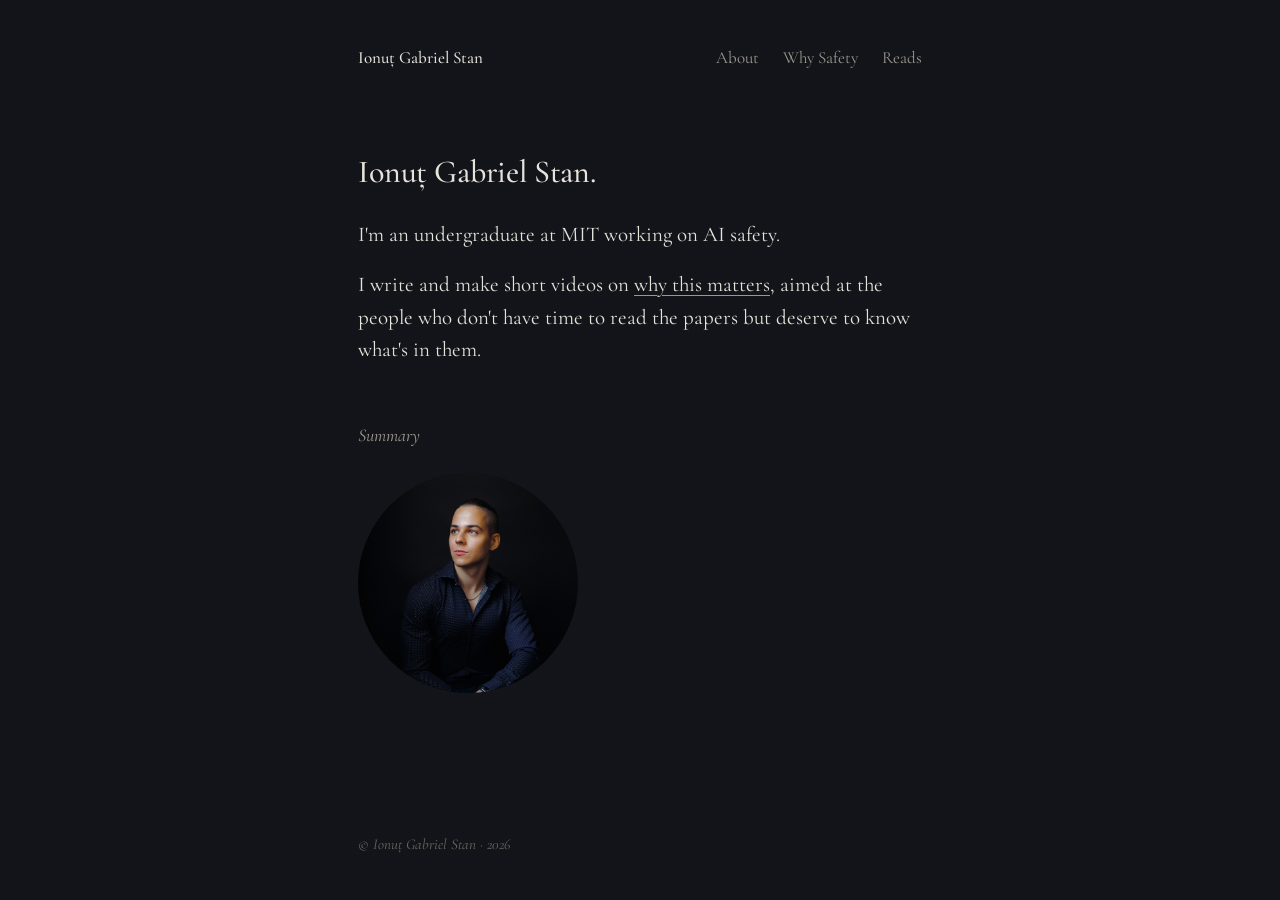
==== index.html @ 3cd16119 "Rename index (1).html to index.html" ====
<!DOCTYPE html>
<html lang="en">
<head>
<meta charset="UTF-8">
<meta name="viewport" content="width=device-width, initial-scale=1.0">
<title>Ionuț Gabriel Stan</title>
<link rel="preconnect" href="https://fonts.googleapis.com">
<link rel="preconnect" href="https://fonts.gstatic.com" crossorigin>
<link href="https://fonts.googleapis.com/css2?family=Cormorant+Garamond:ital,wght@0,400;0,500;0,600;1,400;1,500&family=Inter:wght@400;500&display=swap" rel="stylesheet">
<link rel="stylesheet" href="style.css">
</head>
<body>
  <div class="wrap">
    <nav>
      <a href="index.html" class="brand">Ionuț Gabriel Stan</a>
      <div class="links">
        <a href="about.html">About</a>
        <a href="why-safety.html">Why Safety</a>
        <a href="reads.html">Reads</a>
      </div>
    </nav>

    <main class="landing">
      <h1>Ionuț Gabriel Stan.</h1>

      <div class="prose">
        <p>I'm an undergraduate at MIT working on AI safety.</p>
        <p>I write and make short videos on <a href="why-safety.html">why this matters</a>, aimed at the people who don't have time to read the papers but deserve to know what's in them.</p>
      </div>

      <span class="summary-label"><em>Summary</em></span>

      <img src="portrait.jpeg" alt="Ionuț Gabriel Stan" class="portrait-lg">
    </main>

    <footer>
      © Ionuț Gabriel Stan · 2026
    </footer>
  </div>
</body>
</html>
---- style.css ----
:root {
  --bg: #12141a;
  --bg-soft: #181b23;
  --fg: #e6e3da;
  --fg-muted: #9b978c;
  --fg-dim: #6a675e;
  --accent: #b0bacb;
  --rule: #2a2d35;
  --serif: 'Cormorant Garamond', 'EB Garamond', Georgia, serif;
  --sans: 'Inter', -apple-system, sans-serif;
  --maxw: 620px;
}

* { box-sizing: border-box; margin: 0; padding: 0; }
html { scroll-behavior: smooth; }

body {
  background: var(--bg);
  color: var(--fg);
  font-family: var(--serif);
  font-size: 21px;
  line-height: 1.6;
  font-weight: 400;
  -webkit-font-smoothing: antialiased;
  -moz-osx-font-smoothing: grayscale;
  text-rendering: optimizeLegibility;
  min-height: 100vh;
  display: flex;
  flex-direction: column;
}

body::before {
  content: '';
  position: fixed;
  inset: 0;
  background-image: radial-gradient(rgba(255,255,255,0.012) 1px, transparent 1px);
  background-size: 3px 3px;
  pointer-events: none;
  z-index: 1;
}

.wrap {
  max-width: var(--maxw);
  width: 100%;
  margin: 0 auto;
  padding: 0 28px;
  position: relative;
  z-index: 2;
  flex: 1;
  display: flex;
  flex-direction: column;
}

/* Nav */
nav {
  padding: 44px 0 0;
  display: flex;
  justify-content: space-between;
  align-items: baseline;
  font-family: var(--serif);
  font-size: 17px;
}

nav .brand {
  color: var(--fg);
  text-decoration: none;
  font-weight: 500;
}

nav .links {
  display: flex;
  gap: 24px;
}

nav a {
  color: var(--fg-muted);
  text-decoration: none;
  transition: color 0.2s ease;
}

nav a:hover { color: var(--fg); }

/* LANDING */
main.landing {
  flex: 1;
  display: flex;
  flex-direction: column;
  align-items: flex-start;
  justify-content: center;
  padding: 64px 0;
  max-width: 560px;
}

.landing h1 {
  font-family: var(--serif);
  font-size: 32px;
  font-weight: 500;
  line-height: 1.15;
  letter-spacing: -0.005em;
  margin-bottom: 28px;
}

.landing .prose p {
  font-size: 21px;
  line-height: 1.55;
  margin-bottom: 18px;
  color: var(--fg);
}

.landing .prose a {
  color: var(--fg);
  text-decoration: underline;
  text-decoration-color: var(--fg-muted);
  text-decoration-thickness: 1px;
  text-underline-offset: 4px;
  transition: text-decoration-color 0.2s ease;
}

.landing .prose a:hover {
  text-decoration-color: var(--accent);
}

.summary-label {
  display: block;
  font-family: var(--serif);
  font-style: italic;
  color: var(--fg-muted);
  font-size: 18px;
  margin-top: 36px;
  margin-bottom: 24px;
}

.portrait-lg {
  width: 220px;
  height: 220px;
  border-radius: 50%;
  object-fit: cover;
  object-position: center 20%;
  filter: grayscale(0.18) contrast(1.02);
  display: block;
}

/* CONTENT PAGES */
main.page {
  padding: 72px 0 48px;
  max-width: 560px;
}

.page-header {
  display: flex;
  align-items: center;
  gap: 24px;
  margin-bottom: 48px;
}

.portrait-sm {
  width: 72px;
  height: 72px;
  border-radius: 50%;
  object-fit: cover;
  object-position: center 20%;
  filter: grayscale(0.18) contrast(1.02);
  flex-shrink: 0;
}

h1.page-title {
  font-family: var(--serif);
  font-size: 32px;
  font-weight: 500;
  line-height: 1.15;
  letter-spacing: -0.005em;
  margin: 0;
}

/* Prose */
.prose p {
  margin-bottom: 22px;
  color: var(--fg);
}

.prose p.muted {
  color: var(--fg-muted);
  font-size: 19px;
}

.prose a {
  color: var(--fg);
  text-decoration: underline;
  text-decoration-color: var(--rule);
  text-decoration-thickness: 1px;
  text-underline-offset: 3px;
  transition: text-decoration-color 0.2s ease;
}

.prose a:hover {
  text-decoration-color: var(--accent);
}

em, i { font-style: italic; }

h2 {
  font-family: var(--serif);
  font-size: 19px;
  font-weight: 400;
  font-style: italic;
  color: var(--fg-muted);
  margin-top: 52px;
  margin-bottom: 22px;
}

h3 {
  font-family: var(--serif);
  font-size: 22px;
  font-weight: 500;
  margin-top: 36px;
  margin-bottom: 14px;
  color: var(--fg);
}

/* Link lists */
.linklist {
  list-style: none;
}

.linklist li {
  padding: 16px 0;
  border-bottom: 1px solid var(--rule);
}

.linklist li:last-child { border-bottom: none; }

.linklist .row {
  display: flex;
  justify-content: space-between;
  align-items: baseline;
  gap: 16px;
  margin-bottom: 4px;
}

.linklist .title {
  color: var(--fg);
  font-family: var(--serif);
  font-size: 20px;
  font-style: italic;
  font-weight: 500;
}

.linklist .author {
  font-family: var(--serif);
  font-size: 17px;
  color: var(--fg-muted);
  white-space: nowrap;
}

.linklist .note {
  font-family: var(--serif);
  font-size: 18px;
  color: var(--fg-muted);
  line-height: 1.5;
  margin-top: 4px;
}

/* Footer */
footer {
  padding: 56px 0 44px;
  font-family: var(--serif);
  font-size: 15px;
  color: var(--fg-dim);
  font-style: italic;
}

/* Responsive */
@media (max-width: 600px) {
  body { font-size: 19px; }
  .landing h1 { font-size: 28px; }
  h1.page-title { font-size: 26px; }
  .landing .prose p { font-size: 19px; }
  .portrait-lg { width: 180px; height: 180px; }
  .portrait-sm { width: 56px; height: 56px; }
  main.landing { padding: 40px 0; }
  main.page { padding: 52px 0 40px; }
  nav { padding-top: 32px; font-size: 16px; }
  .page-header { gap: 16px; margin-bottom: 40px; }
}

/* Fade */
main > *, main .prose > * {
  animation: fade 0.7s ease-out both;
}
main > *:nth-child(2) { animation-delay: 0.08s; }
main > *:nth-child(3) { animation-delay: 0.16s; }

@keyframes fade {
  from { opacity: 0; transform: translateY(6px); }
  to { opacity: 1; transform: translateY(0); }
}
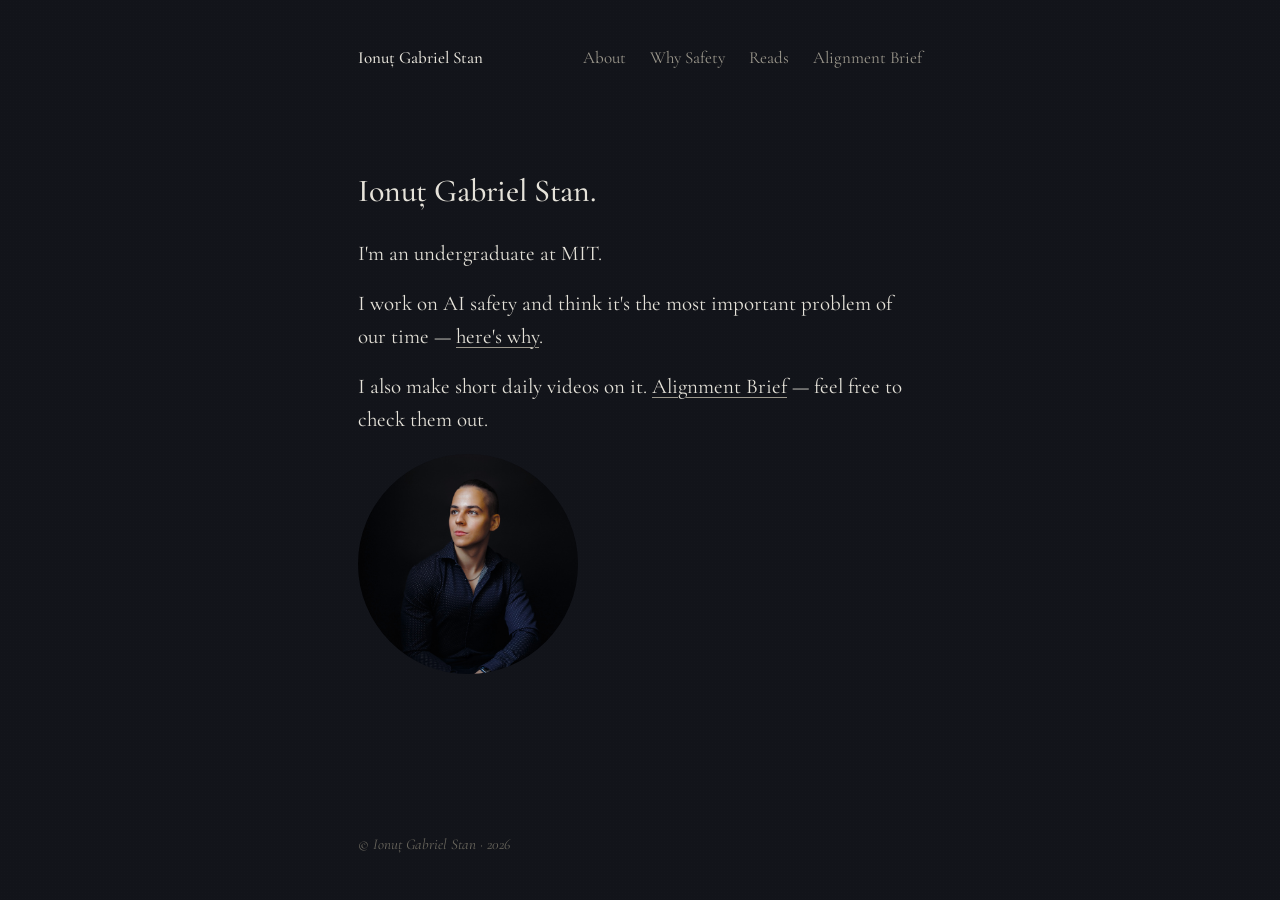
==== commit 35526b34: "site: trim home, cut reads to 5, add alignment brief page" ====
--- a/index.html
+++ b/index.html
@@ -17,6 +17,7 @@
         <a href="about.html">About</a>
         <a href="why-safety.html">Why Safety</a>
         <a href="reads.html">Reads</a>
+        <a href="alignment-brief.html">Alignment Brief</a>
       </div>
     </nav>
 
@@ -24,11 +25,10 @@
       <h1>Ionuț Gabriel Stan.</h1>
 
       <div class="prose">
-        <p>I'm an undergraduate at MIT working on AI safety.</p>
-        <p>I write and make short videos on <a href="why-safety.html">why this matters</a>, aimed at the people who don't have time to read the papers but deserve to know what's in them.</p>
+        <p>I'm an undergraduate at MIT.</p>
+        <p>I work on AI safety and think it's the most important problem of our time — <a href="why-safety.html">here's why</a>.</p>
+        <p>I also make short daily videos on it. <a href="alignment-brief.html">Alignment Brief</a> — feel free to check them out.</p>
       </div>
-
-      <span class="summary-label"><em>Summary</em></span>
 
       <img src="portrait.jpeg" alt="Ionuț Gabriel Stan" class="portrait-lg">
     </main>
--- a/style.css
+++ b/style.css
@@ -294,3 +294,22 @@
   from { opacity: 0; transform: translateY(6px); }
   to { opacity: 1; transform: translateY(0); }
 }
+
+  .linklist .links-inline {
+    display: flex;
+    gap: 14px;
+    font-family: var(--sans);
+    font-size: 13px;
+    letter-spacing: 0.04em;
+    text-transform: uppercase;
+  }
+
+  .linklist .links-inline a {
+    color: var(--fg-muted);
+    text-decoration: none;
+    transition: color 0.2s ease;
+  }
+
+  .linklist .links-inline a:hover {
+    color: var(--fg);
+  }
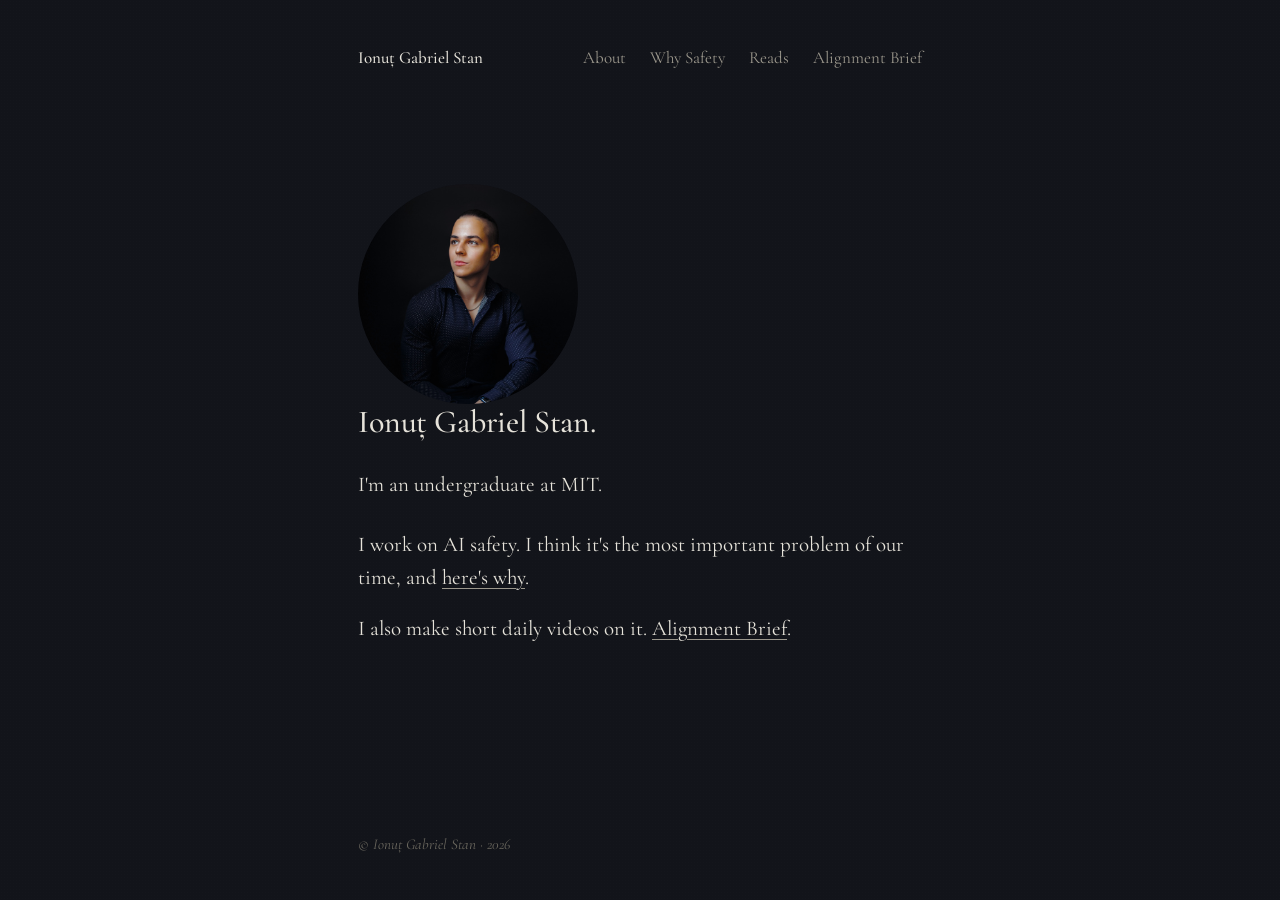
==== commit cd235830: "site: remove em-dashes, reorder landing, tighten copy" ====
--- a/index.html
+++ b/index.html
@@ -22,15 +22,15 @@
     </nav>
 
     <main class="landing">
+      <img src="portrait.jpeg" alt="Ionuț Gabriel Stan" class="portrait-lg">
+
       <h1>Ionuț Gabriel Stan.</h1>
 
       <div class="prose">
         <p>I'm an undergraduate at MIT.</p>
-        <p>I work on AI safety and think it's the most important problem of our time — <a href="why-safety.html">here's why</a>.</p>
-        <p>I also make short daily videos on it. <a href="alignment-brief.html">Alignment Brief</a> — feel free to check them out.</p>
+        <p class="spacer-top">I work on AI safety. I think it's the most important problem of our time, and <a href="why-safety.html">here's why</a>.</p>
+        <p>I also make short daily videos on it. <a href="alignment-brief.html">Alignment Brief</a>.</p>
       </div>
-
-      <img src="portrait.jpeg" alt="Ionuț Gabriel Stan" class="portrait-lg">
     </main>
 
     <footer>
--- a/style.css
+++ b/style.css
@@ -313,3 +313,7 @@
   .linklist .links-inline a:hover {
     color: var(--fg);
   }
+
+main.landing .prose p.spacer-top {
+  margin-top: 28px;
+}
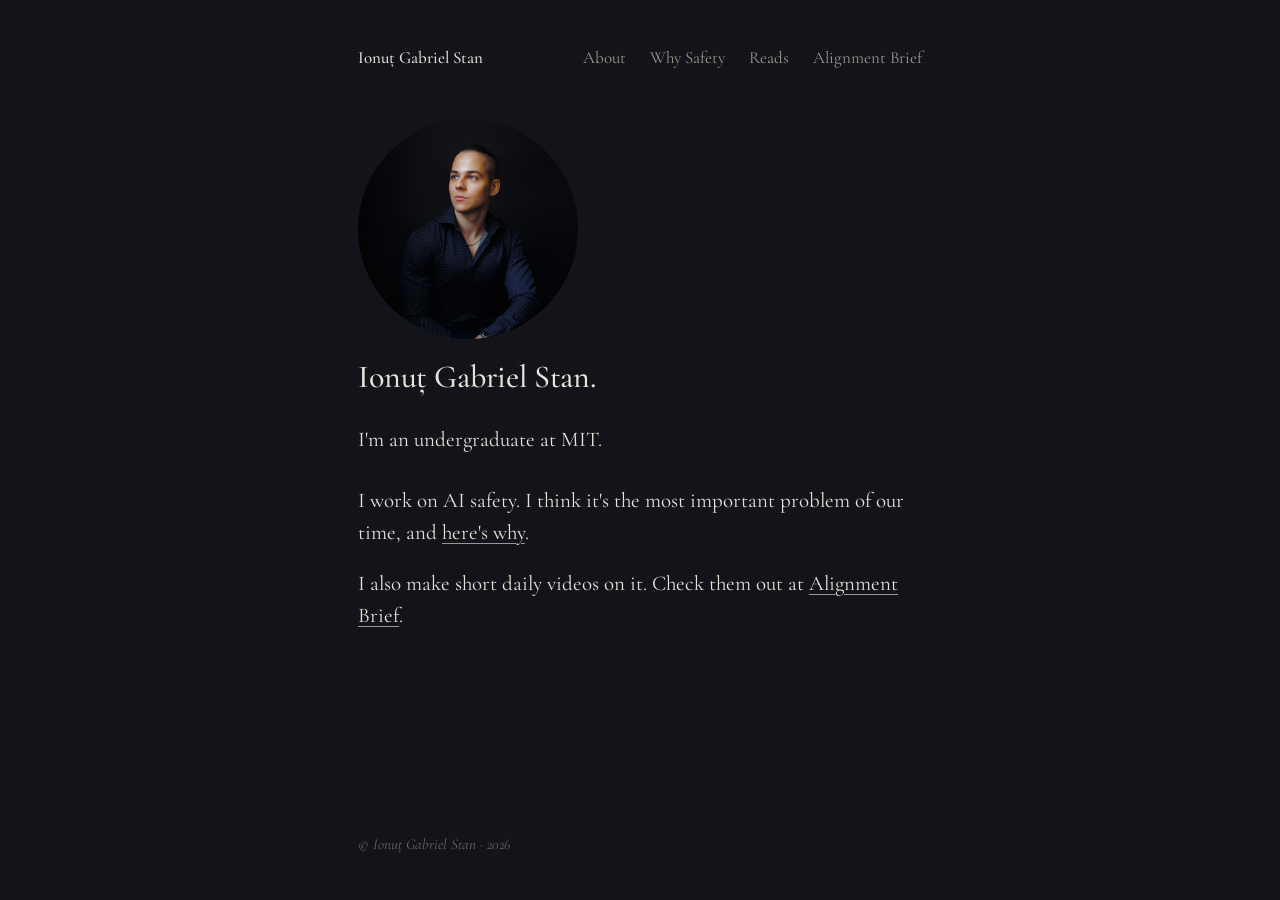
==== commit 87720f13: "index: tweak Alignment Brief line, add portrait/title breathing room Co-Authored-By: Claude Opus 4.7" ====
--- a/index.html
+++ b/index.html
@@ -29,7 +29,7 @@
       <div class="prose">
         <p>I'm an undergraduate at MIT.</p>
         <p class="spacer-top">I work on AI safety. I think it's the most important problem of our time, and <a href="why-safety.html">here's why</a>.</p>
-        <p>I also make short daily videos on it. <a href="alignment-brief.html">Alignment Brief</a>.</p>
+        <p>I also make short daily videos on it. Check them out at <a href="alignment-brief.html">Alignment Brief</a>.</p>
       </div>
     </main>
 
--- a/style.css
+++ b/style.css
@@ -86,8 +86,8 @@
   display: flex;
   flex-direction: column;
   align-items: flex-start;
-  justify-content: center;
-  padding: 64px 0;
+  justify-content: flex-start;
+  padding: 48px 0 64px;
   max-width: 560px;
 }
 
@@ -138,6 +138,7 @@
   object-position: center 20%;
   filter: grayscale(0.18) contrast(1.02);
   display: block;
+  margin-bottom: 20px;
 }
 
 /* CONTENT PAGES */
@@ -295,25 +296,48 @@
   to { opacity: 1; transform: translateY(0); }
 }
 
-  .linklist .links-inline {
-    display: flex;
-    gap: 14px;
-    font-family: var(--sans);
-    font-size: 13px;
-    letter-spacing: 0.04em;
-    text-transform: uppercase;
-  }
-
-  .linklist .links-inline a {
-    color: var(--fg-muted);
-    text-decoration: none;
-    transition: color 0.2s ease;
-  }
-
-  .linklist .links-inline a:hover {
-    color: var(--fg);
-  }
-
 main.landing .prose p.spacer-top {
   margin-top: 28px;
 }
+
+.platform-row {
+  display: flex;
+  gap: 14px;
+  align-items: center;
+  margin-bottom: 24px;
+}
+
+.platform-row-top {
+  margin-top: 8px;
+  margin-bottom: 28px;
+}
+
+.platform-row a,
+.linklist .links-inline a {
+  color: var(--fg-muted);
+  display: inline-flex;
+  align-items: center;
+  transition: color 0.2s ease;
+}
+
+.platform-row a:hover,
+.linklist .links-inline a:hover {
+  color: var(--fg);
+}
+
+.platform-row svg {
+  width: 16px;
+  height: 16px;
+}
+
+.linklist .links-inline {
+  display: flex;
+  gap: 14px;
+  align-items: center;
+  margin-top: 8px;
+}
+
+.linklist .links-inline svg {
+  width: 16px;
+  height: 16px;
+}
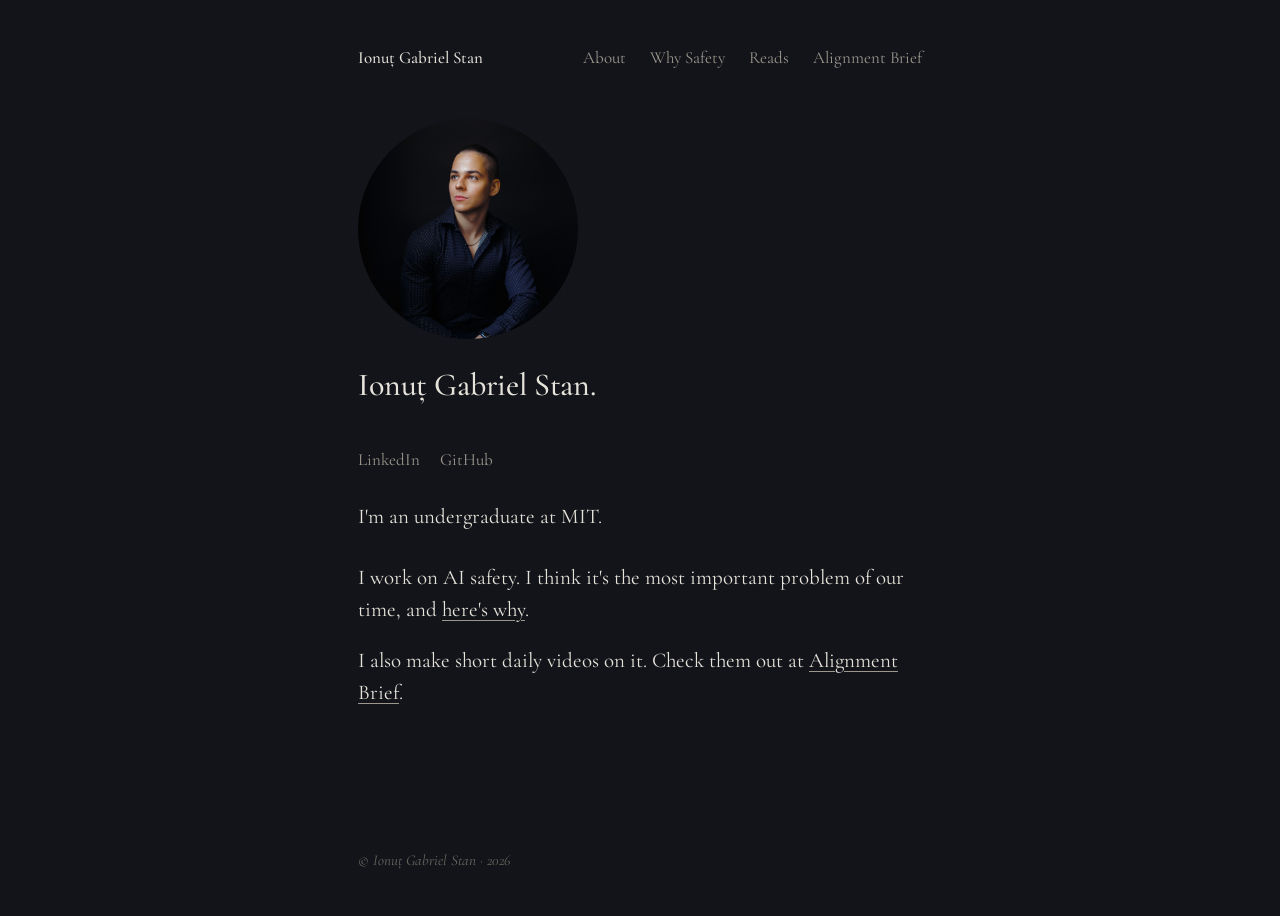
==== commit 1a2069c3: "index: add LinkedIn/GitHub row under name, retune portrait spacing Co-Authored-By: Claude Opus 4.7 (" ====
--- a/index.html
+++ b/index.html
@@ -26,6 +26,11 @@
 
       <h1>Ionuț Gabriel Stan.</h1>
 
+      <div class="socials">
+        <a href="https://www.linkedin.com/in/stan-ionut-gabriel-3a8aa71a5/" target="_blank" rel="noopener">LinkedIn</a>
+        <a href="https://github.com/IonutGStan06" target="_blank" rel="noopener">GitHub</a>
+      </div>
+
       <div class="prose">
         <p>I'm an undergraduate at MIT.</p>
         <p class="spacer-top">I work on AI safety. I think it's the most important problem of our time, and <a href="why-safety.html">here's why</a>.</p>
--- a/style.css
+++ b/style.css
@@ -138,7 +138,7 @@
   object-position: center 20%;
   filter: grayscale(0.18) contrast(1.02);
   display: block;
-  margin-bottom: 20px;
+  margin-bottom: 28px;
 }
 
 /* CONTENT PAGES */
@@ -276,7 +276,7 @@
   .landing h1 { font-size: 28px; }
   h1.page-title { font-size: 26px; }
   .landing .prose p { font-size: 19px; }
-  .portrait-lg { width: 180px; height: 180px; }
+  .portrait-lg { width: 180px; height: 180px; margin-bottom: 20px; }
   .portrait-sm { width: 56px; height: 56px; }
   main.landing { padding: 40px 0; }
   main.page { padding: 52px 0 40px; }
@@ -341,3 +341,33 @@
   width: 16px;
   height: 16px;
 }
+
+.linklist li.article-entry .row {
+  flex-direction: column;
+  align-items: flex-start;
+  gap: 2px;
+}
+
+.linklist li.article-entry .author {
+  white-space: normal;
+  margin-top: 2px;
+}
+
+.socials {
+  display: flex;
+  gap: 20px;
+  margin-top: 14px;
+  margin-bottom: 28px;
+  font-family: var(--serif);
+  font-size: 17px;
+}
+
+.socials a {
+  color: var(--fg-muted);
+  text-decoration: none;
+  transition: color 0.2s ease;
+}
+
+.socials a:hover {
+  color: var(--fg);
+}
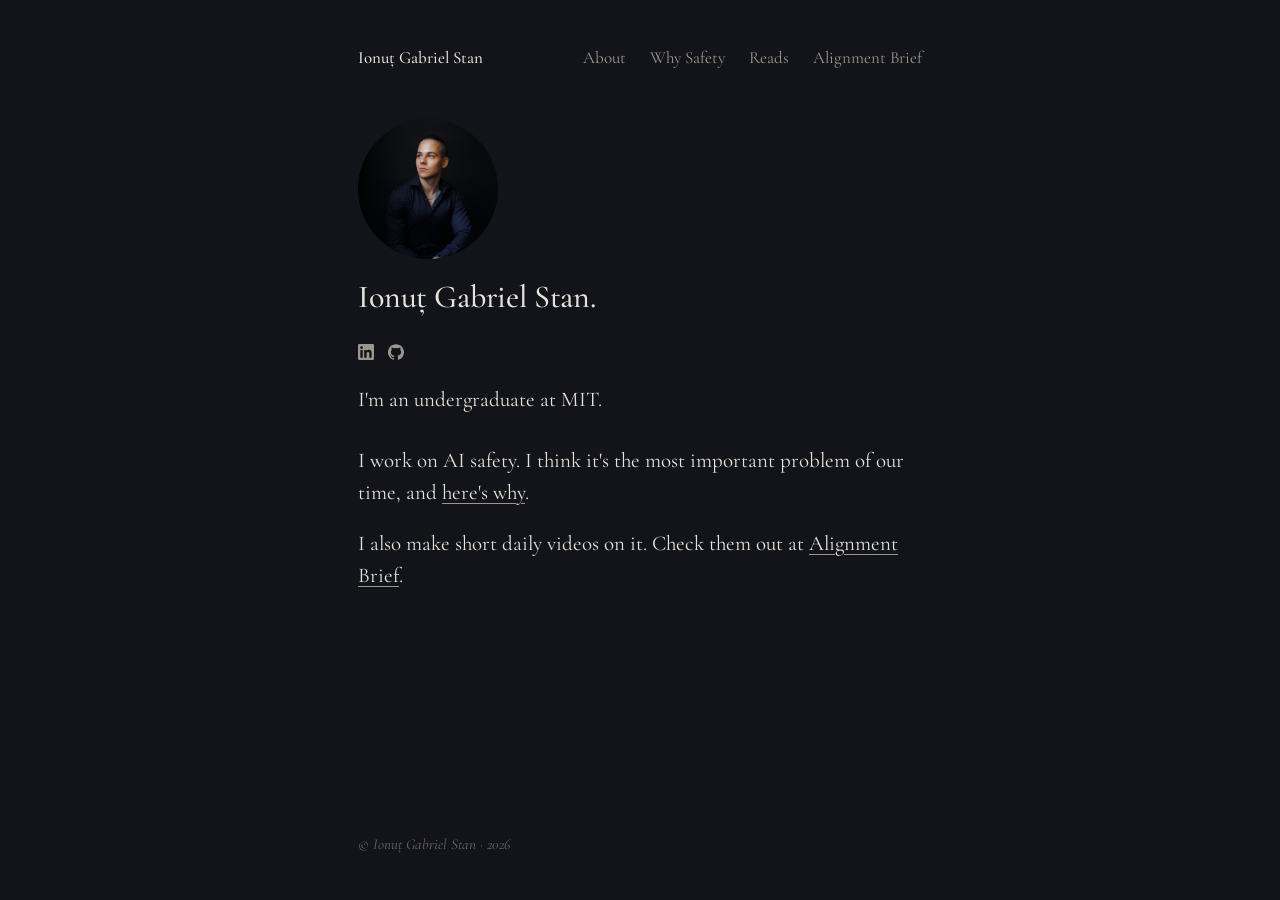
==== commit 2bdd885e: "index: socials as platform-row icons, shrink portrait to 140/120px Co-Authored-By: Claude Opus 4.7 (" ====
--- a/index.html
+++ b/index.html
@@ -26,10 +26,14 @@
 
       <h1>Ionuț Gabriel Stan.</h1>
 
-      <div class="socials">
-        <a href="https://www.linkedin.com/in/stan-ionut-gabriel-3a8aa71a5/" target="_blank" rel="noopener">LinkedIn</a>
-        <a href="https://github.com/IonutGStan06" target="_blank" rel="noopener">GitHub</a>
-      </div>
+      <p class="platform-row">
+        <a href="https://www.linkedin.com/in/stan-ionut-gabriel-3a8aa71a5/" aria-label="LinkedIn" target="_blank" rel="noopener">
+          <svg viewBox="0 0 24 24" fill="currentColor" aria-hidden="true"><path d="M20.447 20.452h-3.554v-5.569c0-1.328-.027-3.037-1.852-3.037-1.853 0-2.136 1.445-2.136 2.939v5.667H9.351V9h3.414v1.561h.046c.477-.9 1.637-1.85 3.37-1.85 3.601 0 4.267 2.37 4.267 5.455v6.286zM5.337 7.433a2.062 2.062 0 01-2.063-2.065 2.063 2.063 0 112.063 2.065zm1.782 13.019H3.555V9h3.564v11.452zM22.225 0H1.771C.792 0 0 .774 0 1.729v20.542C0 23.227.792 24 1.771 24h20.451C23.2 24 24 23.227 24 22.271V1.729C24 .774 23.2 0 22.222 0h.003z"/></svg>
+        </a>
+        <a href="https://github.com/IonutGStan06" aria-label="GitHub" target="_blank" rel="noopener">
+          <svg viewBox="0 0 24 24" fill="currentColor" aria-hidden="true"><path d="M12 .297c-6.63 0-12 5.373-12 12 0 5.303 3.438 9.8 8.205 11.385.6.113.82-.258.82-.577 0-.285-.01-1.04-.015-2.04-3.338.724-4.042-1.61-4.042-1.61C4.422 18.07 3.633 17.7 3.633 17.7c-1.087-.744.084-.729.084-.729 1.205.084 1.838 1.236 1.838 1.236 1.07 1.835 2.809 1.305 3.495.998.108-.776.417-1.305.76-1.605-2.665-.3-5.466-1.332-5.466-5.93 0-1.31.465-2.38 1.235-3.22-.135-.303-.54-1.523.105-3.176 0 0 1.005-.322 3.3 1.23.96-.267 1.98-.399 3-.405 1.02.006 2.04.138 3 .405 2.28-1.552 3.285-1.23 3.285-1.23.645 1.653.24 2.873.12 3.176.765.84 1.23 1.91 1.23 3.22 0 4.61-2.805 5.625-5.475 5.92.42.36.81 1.096.81 2.22 0 1.606-.015 2.896-.015 3.286 0 .315.21.69.825.57C20.565 22.092 24 17.592 24 12.297c0-6.627-5.373-12-12-12"/></svg>
+        </a>
+      </p>
 
       <div class="prose">
         <p>I'm an undergraduate at MIT.</p>
--- a/style.css
+++ b/style.css
@@ -131,14 +131,14 @@
 }
 
 .portrait-lg {
-  width: 220px;
-  height: 220px;
+  width: 140px;
+  height: 140px;
   border-radius: 50%;
   object-fit: cover;
   object-position: center 20%;
   filter: grayscale(0.18) contrast(1.02);
   display: block;
-  margin-bottom: 28px;
+  margin-bottom: 20px;
 }
 
 /* CONTENT PAGES */
@@ -276,7 +276,7 @@
   .landing h1 { font-size: 28px; }
   h1.page-title { font-size: 26px; }
   .landing .prose p { font-size: 19px; }
-  .portrait-lg { width: 180px; height: 180px; margin-bottom: 20px; }
+  .portrait-lg { width: 120px; height: 120px; margin-bottom: 16px; }
   .portrait-sm { width: 56px; height: 56px; }
   main.landing { padding: 40px 0; }
   main.page { padding: 52px 0 40px; }
@@ -353,21 +353,3 @@
   margin-top: 2px;
 }
 
-.socials {
-  display: flex;
-  gap: 20px;
-  margin-top: 14px;
-  margin-bottom: 28px;
-  font-family: var(--serif);
-  font-size: 17px;
-}
-
-.socials a {
-  color: var(--fg-muted);
-  text-decoration: none;
-  transition: color 0.2s ease;
-}
-
-.socials a:hover {
-  color: var(--fg);
-}
